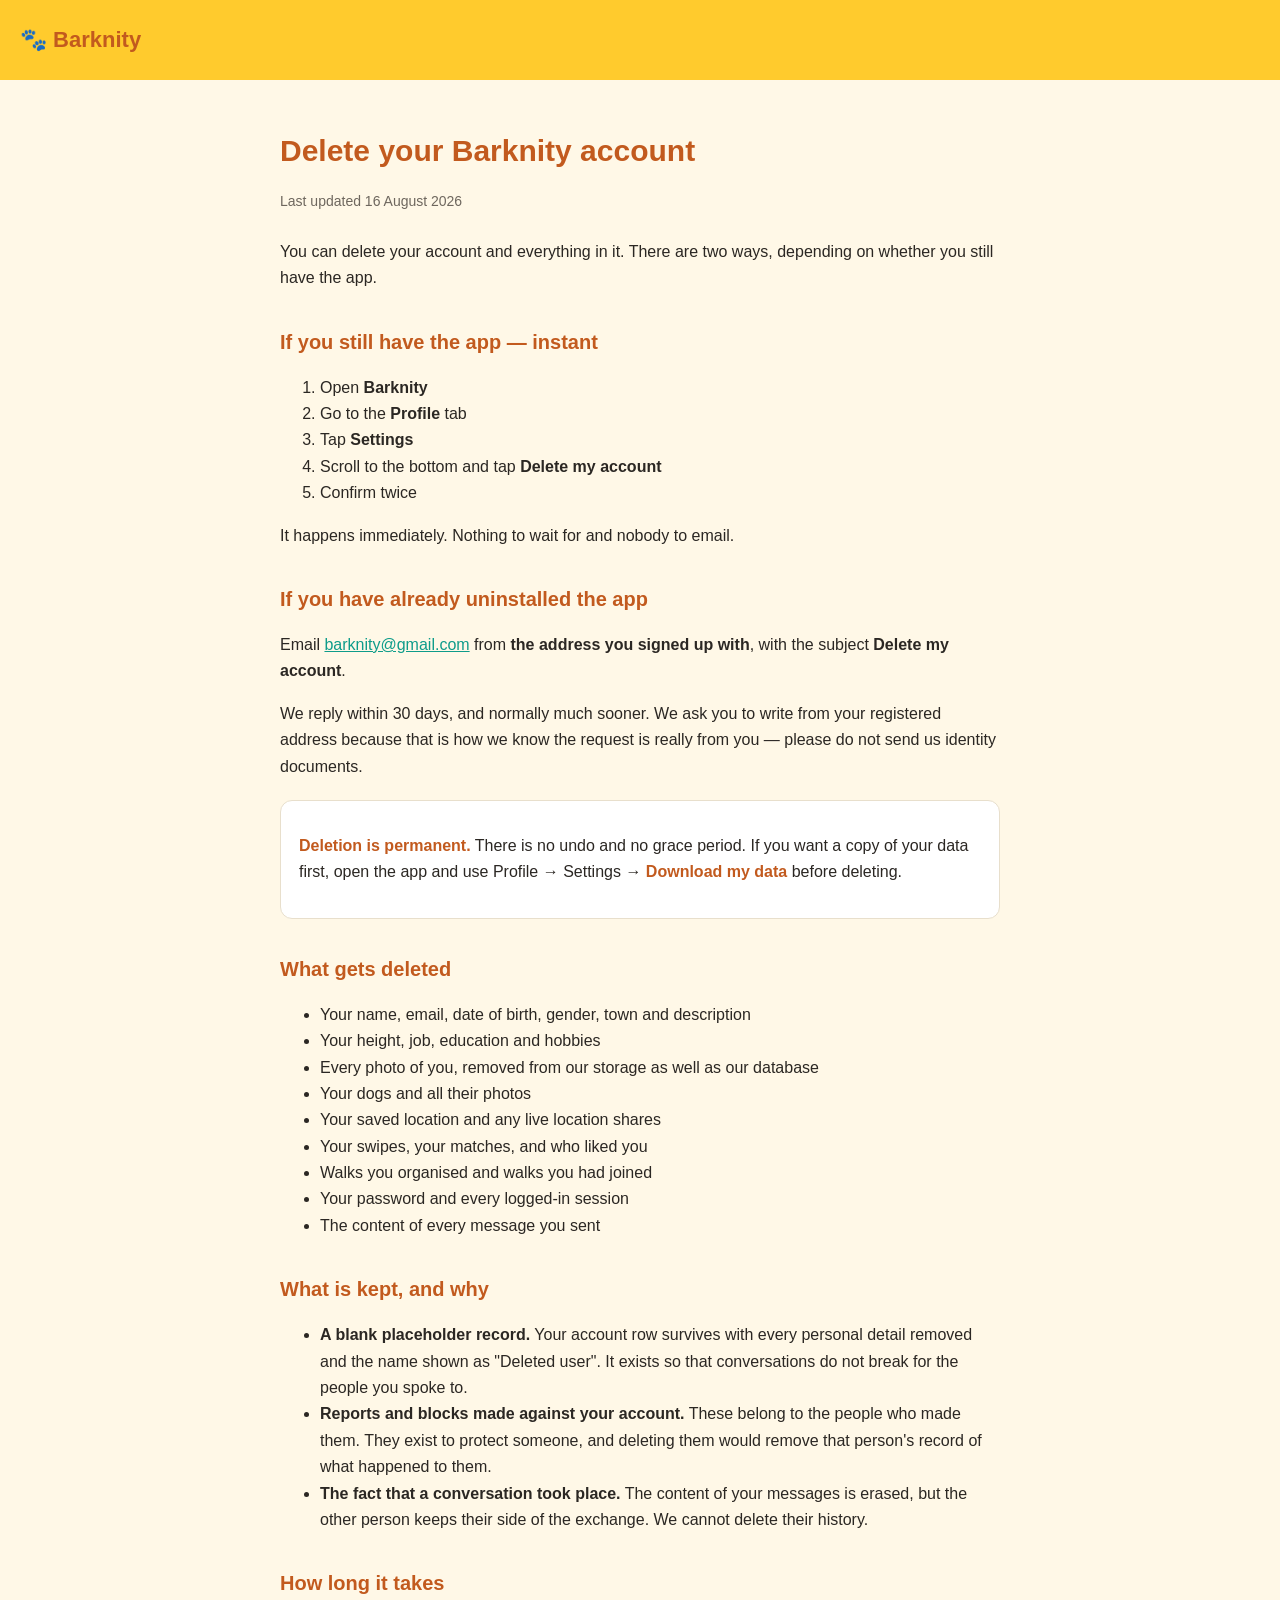
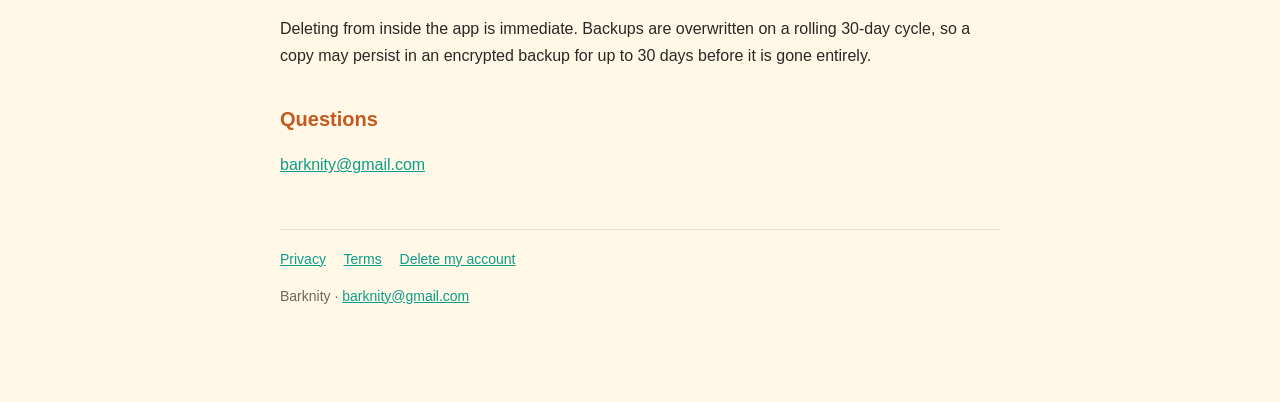
==== delete-account.html @ 7b20db5d "Add files via upload" ====
<!doctype html>
<html lang="en">
<head>
<meta charset="utf-8">
<meta name="viewport" content="width=device-width,initial-scale=1">
<title>Delete your account — Barknity</title>
<link rel="stylesheet" href="style.css">
</head>
<body>
<header><a href="/">🐾 Barknity</a></header>
<main>

<h1>Delete your Barknity account</h1>
<p class="updated">Last updated 16 August 2026</p>

<p>You can delete your account and everything in it. There are two ways, depending on
whether you still have the app.</p>

<h2>If you still have the app — instant</h2>
<ol>
<li>Open <strong>Barknity</strong></li>
<li>Go to the <strong>Profile</strong> tab</li>
<li>Tap <strong>Settings</strong></li>
<li>Scroll to the bottom and tap <strong>Delete my account</strong></li>
<li>Confirm twice</li>
</ol>
<p>It happens immediately. Nothing to wait for and nobody to email.</p>

<h2>If you have already uninstalled the app</h2>
<p>Email <a href="mailto:barknity@gmail.com">barknity@gmail.com</a> from
<strong>the address you signed up with</strong>, with the subject
<strong>Delete my account</strong>.</p>
<p>We reply within 30 days, and normally much sooner. We ask you to write from your
registered address because that is how we know the request is really from you — please
do not send us identity documents.</p>

<div class="box">
<p><strong>Deletion is permanent.</strong> There is no undo and no grace period. If you
want a copy of your data first, open the app and use Profile → Settings →
<strong>Download my data</strong> before deleting.</p>
</div>

<h2>What gets deleted</h2>
<ul>
<li>Your name, email, date of birth, gender, town and description</li>
<li>Your height, job, education and hobbies</li>
<li>Every photo of you, removed from our storage as well as our database</li>
<li>Your dogs and all their photos</li>
<li>Your saved location and any live location shares</li>
<li>Your swipes, your matches, and who liked you</li>
<li>Walks you organised and walks you had joined</li>
<li>Your password and every logged-in session</li>
<li>The content of every message you sent</li>
</ul>

<h2>What is kept, and why</h2>
<ul>
<li><strong>A blank placeholder record.</strong> Your account row survives with every
personal detail removed and the name shown as "Deleted user". It exists so that
conversations do not break for the people you spoke to.</li>
<li><strong>Reports and blocks made against your account.</strong> These belong to the
people who made them. They exist to protect someone, and deleting them would remove
that person's record of what happened to them.</li>
<li><strong>The fact that a conversation took place.</strong> The content of your
messages is erased, but the other person keeps their side of the exchange. We cannot
delete their history.</li>
</ul>

<h2>How long it takes</h2>
<p>Deleting from inside the app is immediate. Backups are overwritten on a rolling
30-day cycle, so a copy may persist in an encrypted backup for up to 30 days before it
is gone entirely.</p>

<h2>Questions</h2>
<p><a href="mailto:barknity@gmail.com">barknity@gmail.com</a></p>

<footer>
<a href="/privacy.html">Privacy</a>
<a href="/terms.html">Terms</a>
<a href="/delete-account.html">Delete my account</a>
<p>Barknity · <a href="mailto:barknity@gmail.com">barknity@gmail.com</a></p>
</footer>

</main>
</body>
</html>
---- style.css ----
:root{--yellow:#FFCB2D;--cream:#FFF8E7;--teal:#0E9C8A;--orange:#C25A1E;--ink:#2B2723;--muted:#6E675E;--line:#E8DFCC}
*{box-sizing:border-box}
body{margin:0;background:var(--cream);color:var(--ink);font:16px/1.65 -apple-system,BlinkMacSystemFont,"Segoe UI",Roboto,Helvetica,Arial,sans-serif}
header{background:var(--yellow);padding:22px 20px}
header a{color:var(--orange);font-weight:800;font-size:22px;text-decoration:none}
main{max-width:760px;margin:0 auto;padding:28px 20px 80px}
h1{color:var(--orange);font-size:30px;margin:18px 0 4px}
h2{color:var(--orange);font-size:20px;margin:34px 0 8px}
h3{font-size:17px;margin:22px 0 6px}
.updated{color:var(--muted);font-size:14px;margin-bottom:26px}
table{border-collapse:collapse;width:100%;margin:14px 0;font-size:15px}
th,td{border:1px solid var(--line);padding:9px 11px;text-align:left;vertical-align:top}
th{background:#fff;font-size:13px;text-transform:uppercase;letter-spacing:.03em;color:var(--muted)}
td{background:#fffdf7}
.box{background:#fff;border:1px solid var(--line);border-radius:12px;padding:16px 18px;margin:20px 0}
.box strong{color:var(--orange)}
a{color:var(--teal)}
footer{border-top:1px solid var(--line);margin-top:50px;padding-top:18px;color:var(--muted);font-size:14px}
footer a{margin-right:14px}
code{background:#fff;border:1px solid var(--line);border-radius:4px;padding:1px 5px;font-size:14px}

/* ─────────────── landing page ─────────────── */
header.site, footer.site {
  display:flex; align-items:center; justify-content:space-between;
  flex-wrap:wrap; gap:12px; padding:18px 28px; background:var(--cream);
}
header.site { border-bottom:1px solid var(--line) }
header.site nav a, footer.site nav a {
  margin-left:20px; color:var(--ink); text-decoration:none; font-weight:600; font-size:15px;
}
header.site nav a:hover, footer.site nav a:hover { color:var(--teal) }
.brand { font-size:24px; font-weight:800; color:var(--teal); text-decoration:none }
.brand.small { font-size:19px }

.hero {
  display:flex; flex-wrap:wrap; align-items:center; gap:36px;
  max-width:1120px; margin:0 auto; padding:56px 28px;
}
.hero-text { flex:1 1 340px }
.hero h1 { font-size:46px; line-height:1.12; color:var(--ink); margin:0 0 18px }
.lede { font-size:18px; color:var(--muted); line-height:1.6; max-width:460px }
.cta-row { display:flex; gap:12px; flex-wrap:wrap; margin:26px 0 18px }
.btn { display:inline-block; padding:14px 26px; border-radius:30px; font-weight:700; text-decoration:none }
.btn.primary { background:var(--teal); color:#fff }
.btn.ghost { border:2px solid var(--teal); color:var(--teal) }
.join { font-weight:700; color:var(--ink); font-size:15px }
.hero-img { flex:1 1 320px }
.hero-img img {
  width:100%; height:420px; object-fit:cover;
  border-radius:24px 90px 24px 24px; border:6px solid var(--yellow);
}

.band { padding:64px 28px; text-align:center; background:#fff }
.band.alt { background:var(--cream) }
.band h2 { font-size:32px; margin:0 }
.rule { width:64px; height:4px; background:var(--teal); border-radius:2px; margin:12px auto 40px }
.grid4, .grid3 {
  display:grid; gap:32px; max-width:1120px; margin:0 auto; text-align:center;
}
.grid4 { grid-template-columns:repeat(auto-fit,minmax(210px,1fr)) }
.grid3 { grid-template-columns:repeat(auto-fit,minmax(250px,1fr)) }
.icon {
  width:78px; height:78px; border-radius:50%; margin:0 auto 16px;
  display:flex; align-items:center; justify-content:center; font-size:32px;
}
.icon.yellow { background:#FDF0CE }
.icon.teal { background:#DCF0EC }
.feature h3, .step h3 { font-size:18px; margin:0 0 8px; color:var(--ink) }
.feature p, .step p { color:var(--muted); font-size:15px; margin:0; line-height:1.6 }
.num {
  width:56px; height:56px; border-radius:50%; margin:0 auto 16px;
  background:var(--yellow); color:var(--ink);
  display:flex; align-items:center; justify-content:center; font-size:22px; font-weight:800;
}

.getband {
  display:flex; align-items:center; gap:28px; flex-wrap:wrap;
  max-width:1000px; margin:0 auto 64px; padding:26px 30px;
  background:#FDF0CE; border-radius:22px;
}
.getdog { width:170px; height:170px; object-fit:cover; border-radius:16px }
.gettext { flex:1 1 300px }
.gettext h2 { font-size:26px; margin:0 0 6px }
.gettext p { color:var(--muted); margin:0 0 16px }
.badges { display:flex; gap:12px; flex-wrap:wrap }
.badge {
  display:inline-block; background:var(--ink); color:#fff;
  padding:12px 20px; border-radius:10px; font-size:14px; font-weight:700;
  text-decoration:none;
}
.badge:hover { background:#4a423b }

footer.site { border-top:1px solid var(--line); margin-top:0 }
.fine { width:100%; color:var(--muted); font-size:14px; margin:6px 0 0 }

@media (max-width:720px) {
  .hero { padding:34px 20px }
  .hero h1 { font-size:34px }
  .hero-img img { height:280px; border-radius:20px 60px 20px 20px }
  header.site nav a { margin-left:0; margin-right:16px }
}
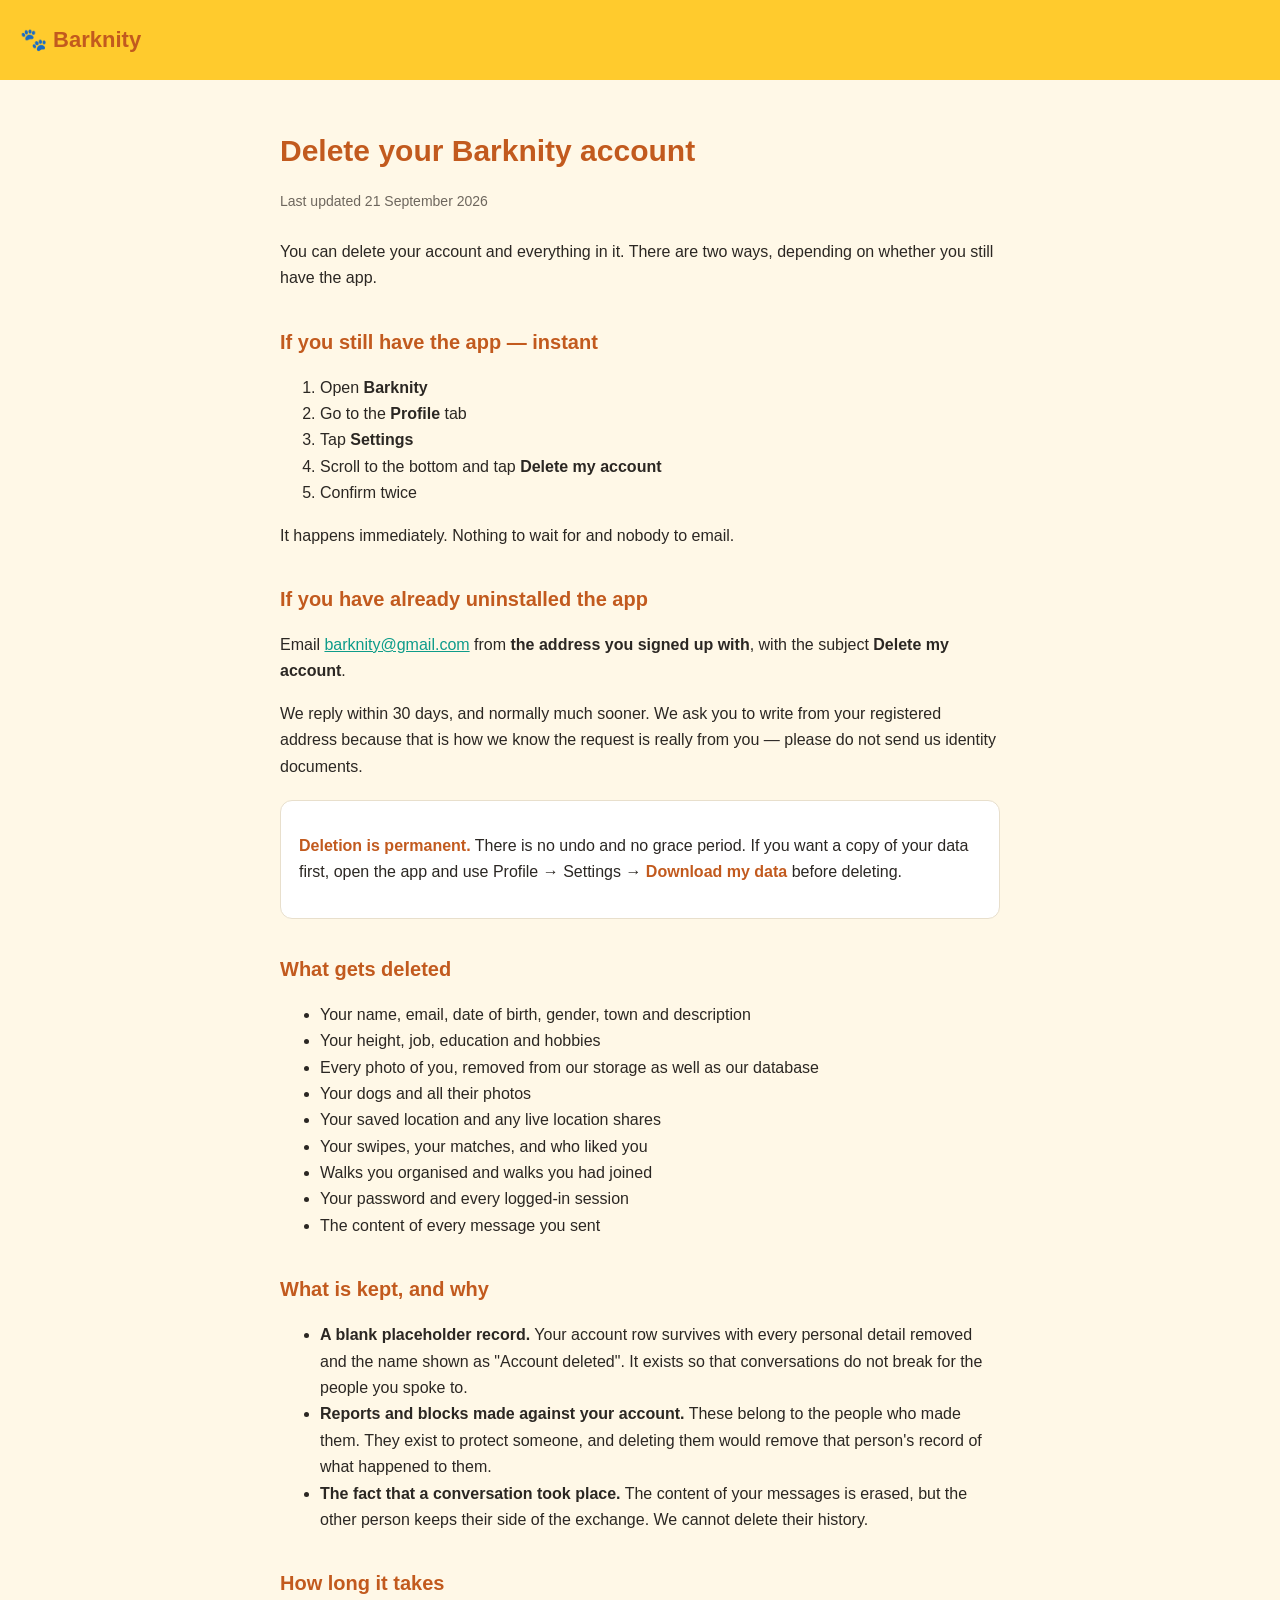
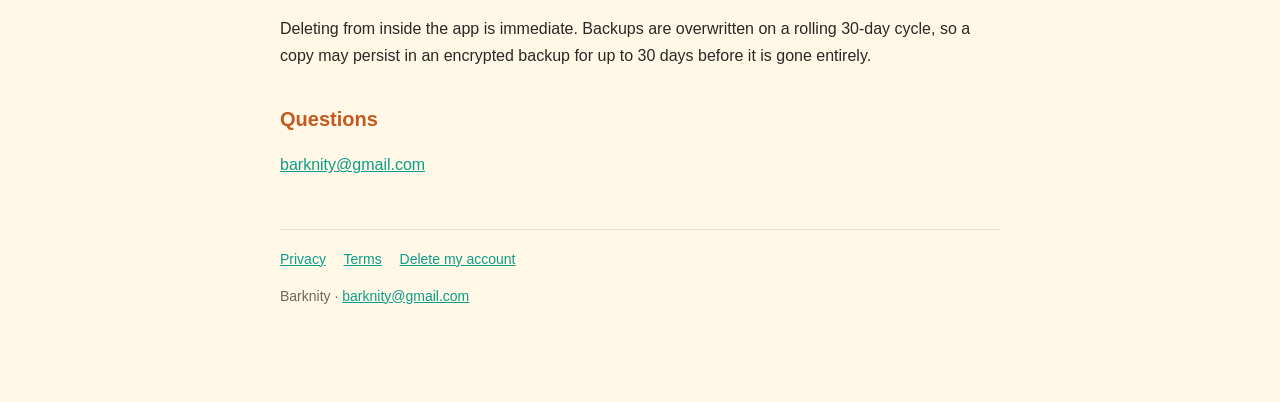
==== commit 855b2263: "Privacy and terms: ads" ====
--- a/delete-account.html
+++ b/delete-account.html
@@ -11,7 +11,7 @@
 <main>
 
 <h1>Delete your Barknity account</h1>
-<p class="updated">Last updated 16 August 2026</p>
+<p class="updated">Last updated 21 September 2026</p>
 
 <p>You can delete your account and everything in it. There are two ways, depending on
 whether you still have the app.</p>
@@ -56,7 +56,7 @@
 <h2>What is kept, and why</h2>
 <ul>
 <li><strong>A blank placeholder record.</strong> Your account row survives with every
-personal detail removed and the name shown as "Deleted user". It exists so that
+personal detail removed and the name shown as "Account deleted". It exists so that
 conversations do not break for the people you spoke to.</li>
 <li><strong>Reports and blocks made against your account.</strong> These belong to the
 people who made them. They exist to protect someone, and deleting them would remove
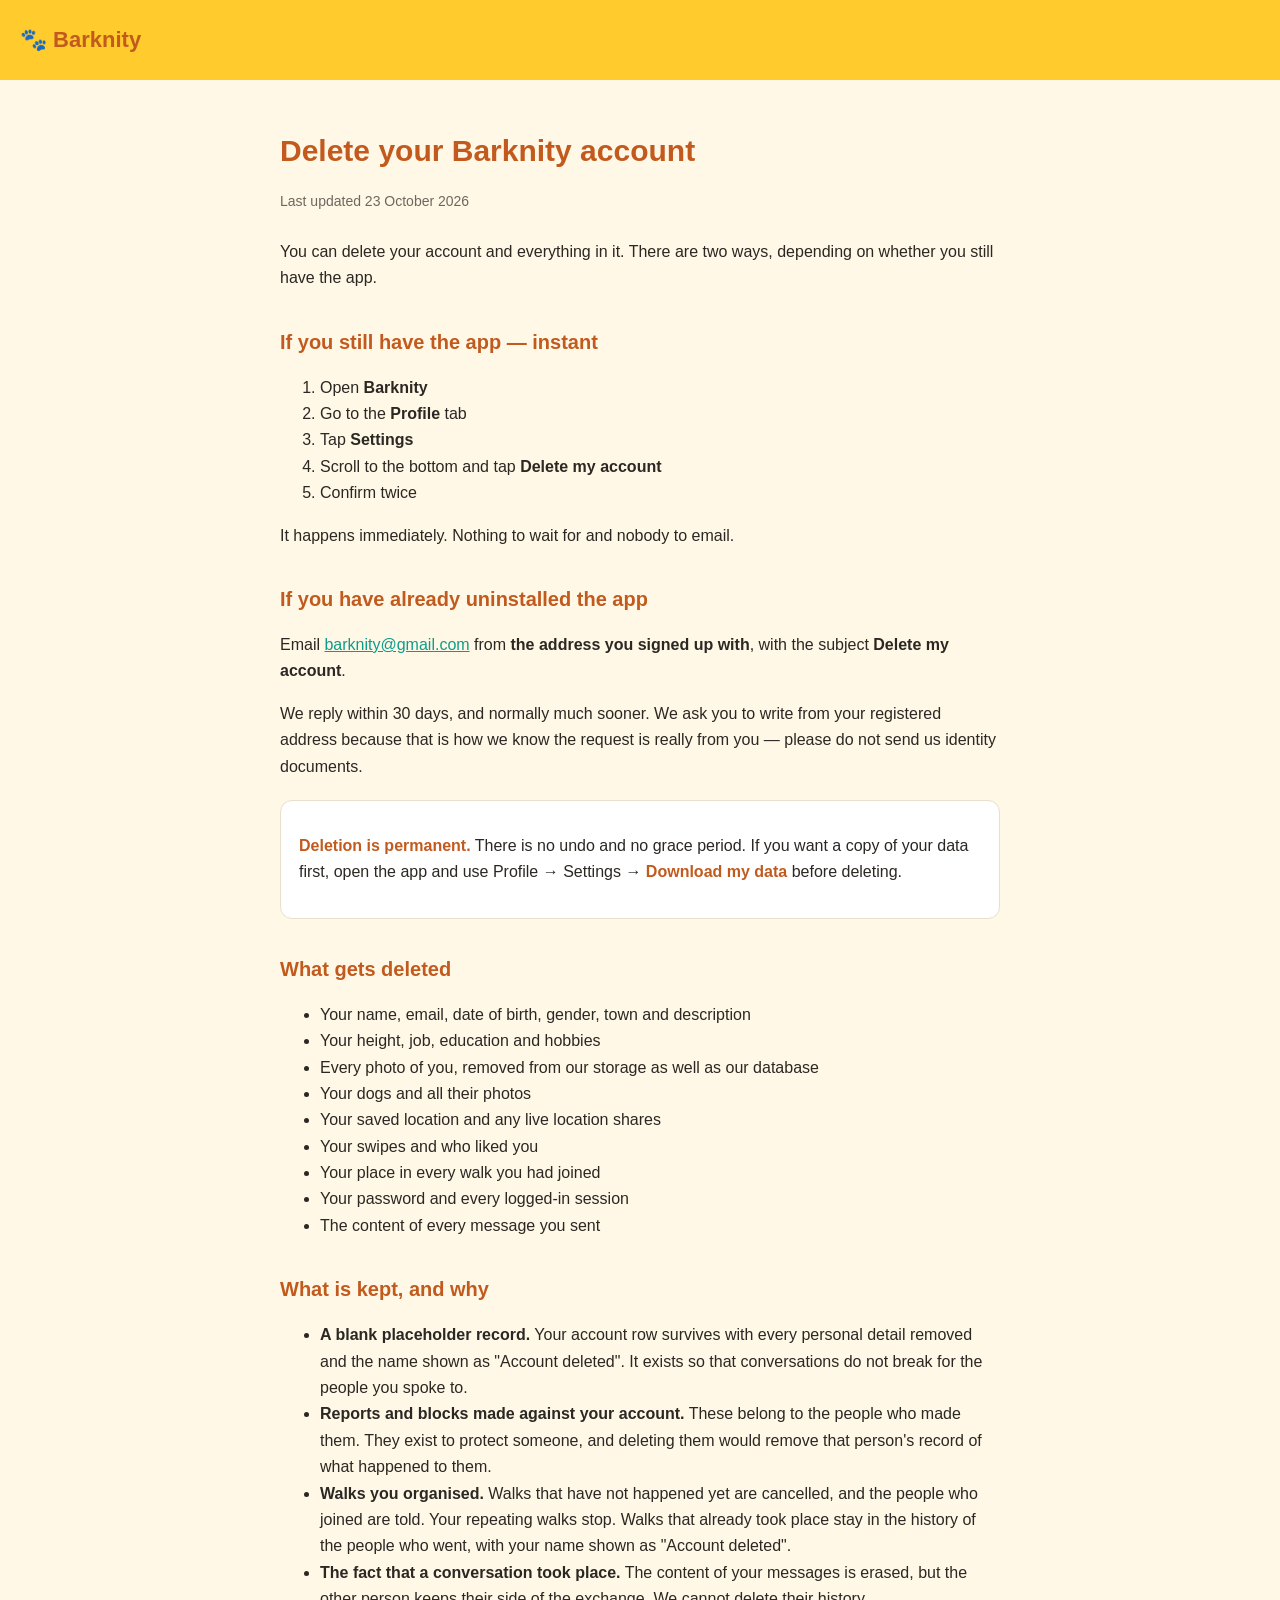
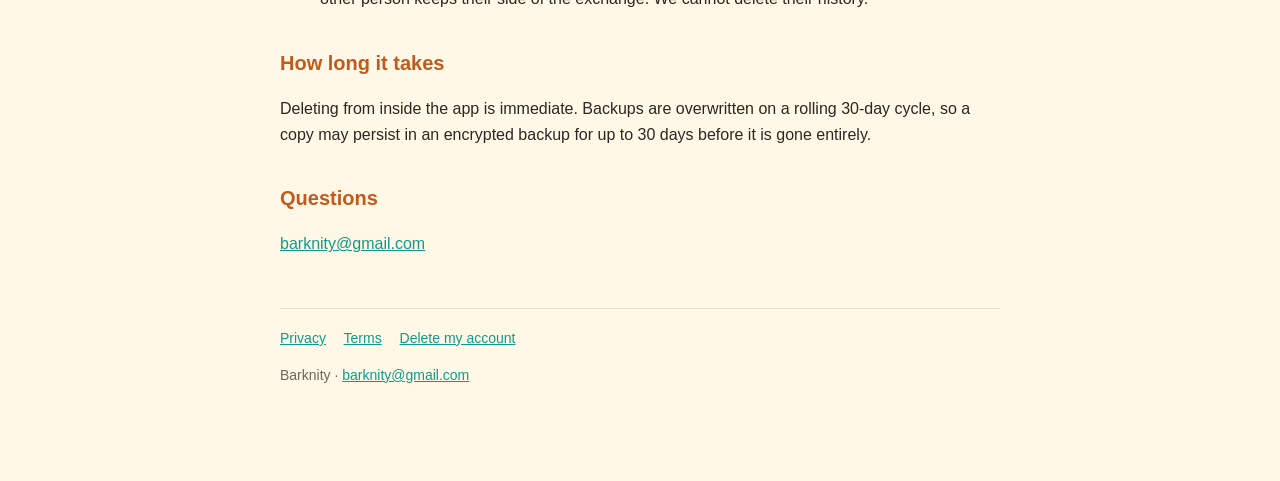
==== commit 6c97017a: "Add files via upload" ====
--- a/delete-account.html
+++ b/delete-account.html
@@ -11,7 +11,7 @@
 <main>
 
 <h1>Delete your Barknity account</h1>
-<p class="updated">Last updated 21 September 2026</p>
+<p class="updated">Last updated 23 October 2026</p>
 
 <p>You can delete your account and everything in it. There are two ways, depending on
 whether you still have the app.</p>
@@ -47,8 +47,8 @@
 <li>Every photo of you, removed from our storage as well as our database</li>
 <li>Your dogs and all their photos</li>
 <li>Your saved location and any live location shares</li>
-<li>Your swipes, your matches, and who liked you</li>
-<li>Walks you organised and walks you had joined</li>
+<li>Your swipes and who liked you</li>
+<li>Your place in every walk you had joined</li>
 <li>Your password and every logged-in session</li>
 <li>The content of every message you sent</li>
 </ul>
@@ -61,6 +61,10 @@
 <li><strong>Reports and blocks made against your account.</strong> These belong to the
 people who made them. They exist to protect someone, and deleting them would remove
 that person's record of what happened to them.</li>
+<li><strong>Walks you organised.</strong> Walks that have not happened yet are
+cancelled, and the people who joined are told. Your repeating walks stop. Walks that
+already took place stay in the history of the people who went, with your name shown as
+"Account deleted".</li>
 <li><strong>The fact that a conversation took place.</strong> The content of your
 messages is erased, but the other person keeps their side of the exchange. We cannot
 delete their history.</li>
